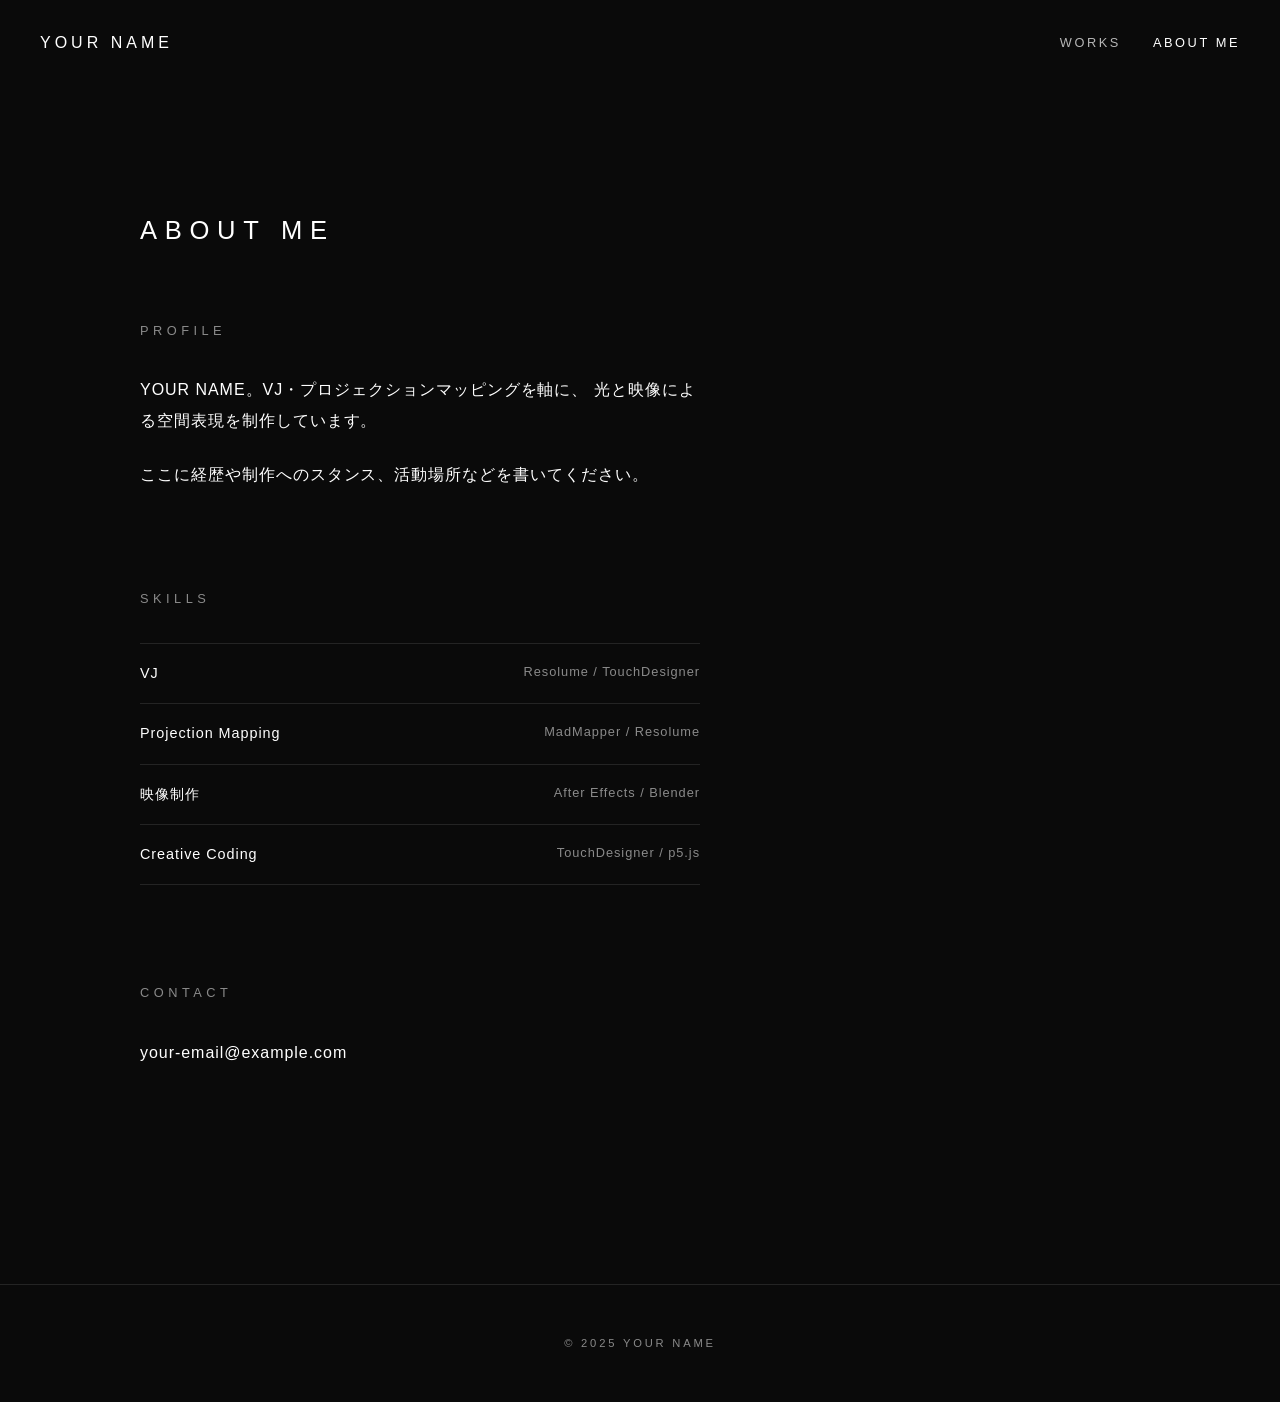
==== about.html @ 21ed49b5 "Add portfolio site (VJ / projection mapping) Co-Authored-By: Claude Sonnet 5.5 <noreply@anthropic.co" ====
<!DOCTYPE html>
<html lang="ja">
<head>
  <meta charset="UTF-8">
  <meta name="viewport" content="width=device-width, initial-scale=1">
  <title>About me | YOUR NAME</title>
  <link rel="stylesheet" href="style.css">
</head>
<body>

  <!-- ===== ヘッダー ===== -->
  <header class="site-header static">
    <a href="index.html" class="site-name">YOUR NAME</a>
    <nav class="site-nav">
      <a href="works.html">Works</a>
      <a href="about.html" class="current">About me</a>
    </nav>
  </header>

  <main class="section">
    <h1 class="page-title">ABOUT ME</h1>

    <!-- ===== 自己紹介 =====
         段落を増やすときは <p> ～ </p> をコピー -->
    <div class="about-block">
      <h2 class="section-title">Profile</h2>
      <p>
        YOUR NAME。VJ・プロジェクションマッピングを軸に、
        光と映像による空間表現を制作しています。
      </p>
      <p style="margin-top: 1.5em;">
        ここに経歴や制作へのスタンス、活動場所などを書いてください。
      </p>
    </div>

    <!-- ===== スキル =====
         1行 = <li>項目名<span>補足</span></li>。増減は自由です。 -->
    <div class="about-block">
      <h2 class="section-title">Skills</h2>
      <ul class="skill-list">
        <li>VJ<span>Resolume / TouchDesigner</span></li>
        <li>Projection Mapping<span>MadMapper / Resolume</span></li>
        <li>映像制作<span>After Effects / Blender</span></li>
        <li>Creative Coding<span>TouchDesigner / p5.js</span></li>
      </ul>
    </div>

    <!-- ===== コンタクト（必要なら） ===== -->
    <div class="about-block">
      <h2 class="section-title">Contact</h2>
      <!-- ▼ メールアドレスやSNSのリンクに書き換え -->
      <p>your-email@example.com</p>
    </div>
  </main>

  <footer class="site-footer">© 2025 YOUR NAME</footer>
</body>
</html>
---- style.css ----
/* ==========================================================
   共通スタイル（全ページで読み込まれます）
   ========================================================== */

/* ---------- 色・フォントの設定 ----------
   ここを書き換えるとサイト全体の雰囲気が変わります */
:root {
  --bg: #0a0a0a;        /* 背景色 */
  --text: #ffffff;      /* 文字色 */
  --muted: #8a8a8a;     /* 薄い文字色（補足テキスト用） */
  --line: #242424;      /* 区切り線の色 */
  --max-width: 1080px;  /* コンテンツの最大幅 */
}

* { box-sizing: border-box; margin: 0; padding: 0; }

body {
  background: var(--bg);
  color: var(--text);
  font-family: "Helvetica Neue", Arial, "Hiragino Sans", "Yu Gothic", sans-serif;
  font-weight: 300;
  line-height: 1.9;
  letter-spacing: 0.06em;
}

a { color: inherit; text-decoration: none; }
img { max-width: 100%; display: block; }

/* ---------- ヘッダー ---------- */
.site-header {
  position: absolute;      /* ヒーローの上に重ねる */
  top: 0; left: 0; right: 0;
  z-index: 10;
  display: flex;
  justify-content: space-between;
  align-items: center;
  padding: 28px 40px;
}
/* 下層ページ（works / about）ではヘッダーを通常配置にする */
.site-header.static { position: static; }

.site-name { font-size: 1rem; letter-spacing: 0.25em; }

.site-nav { display: flex; gap: 32px; }
.site-nav a {
  font-size: 0.8rem;
  letter-spacing: 0.2em;
  text-transform: uppercase;
  opacity: 0.7;
  transition: opacity 0.3s;
}
.site-nav a:hover, .site-nav a.current { opacity: 1; }

/* ---------- ヒーロー（スライド） ---------- */
.hero {
  position: relative;
  height: 100vh;
  min-height: 480px;
  overflow: hidden;
}
.slide {
  position: absolute;
  inset: 0;
  opacity: 0;
  transition: opacity 2s ease;   /* フェードの速さ */
  display: flex;
  align-items: flex-end;
  padding: 0 40px 60px;
}
.slide.active { opacity: 1; }

.slide-caption { font-size: 0.8rem; letter-spacing: 0.25em; color: var(--muted); }

/* ---------- スクロール誘導 ----------
   ヒーロー下部中央に「Scroll」と下向き矢印を表示（矢印が上下にふわっと動く） */
html { scroll-behavior: smooth; }  /* クリック時になめらかに移動 */

.scroll-hint {
  position: absolute;
  bottom: 24px;
  left: 50%;
  transform: translateX(-50%);
  z-index: 5;
  display: flex;
  flex-direction: column;
  align-items: center;
  gap: 10px;
  font-size: 0.65rem;
  letter-spacing: 0.35em;
  text-transform: uppercase;
  opacity: 0.7;
}
.scroll-arrow {
  width: 14px;                /* 矢印の大きさ */
  height: 14px;
  border-right: 1px solid var(--text);
  border-bottom: 1px solid var(--text);
  transform: rotate(45deg);   /* 下向きの「V」型にする */
  animation: scroll-bounce 2s ease-in-out infinite;  /* 2s = 動く速さ */
}
@keyframes scroll-bounce {
  0%, 100% { transform: translateY(0) rotate(45deg); opacity: 0.3; }
  50%      { transform: translateY(8px) rotate(45deg); opacity: 1; }
}

/* ---------- セクション共通 ---------- */
.section {
  max-width: var(--max-width);
  margin: 0 auto;
  padding: 120px 40px;
}
.section-title {
  font-size: 0.8rem;
  font-weight: 400;
  letter-spacing: 0.35em;
  text-transform: uppercase;
  color: var(--muted);
  margin-bottom: 32px;
}
.section p { max-width: 560px; }

/* 「もっと見る」リンク */
.more-link {
  display: inline-block;
  margin-top: 32px;
  font-size: 0.8rem;
  letter-spacing: 0.25em;
  padding-bottom: 4px;
  border-bottom: 1px solid var(--muted);
  transition: border-color 0.3s;
}
.more-link:hover { border-color: var(--text); }

/* ---------- 作品グリッド（2列） ---------- */
.works-grid {
  display: grid;
  grid-template-columns: repeat(2, 1fr);  /* ← 列数を変えるならここ */
  gap: 48px 32px;
}
.work-thumb {
  aspect-ratio: 16 / 9;
  overflow: hidden;
}
.work-thumb > * { transition: transform 0.8s ease; }
.work-card:hover .work-thumb > * { transform: scale(1.04); }

.work-title { margin-top: 16px; font-size: 0.95rem; letter-spacing: 0.15em; }
.work-meta  { font-size: 0.75rem; color: var(--muted); letter-spacing: 0.15em; }

/* 仮画像のグラデーション（本物の画像を入れたら不要） */
.ph-1 { width: 100%; height: 100%; background: linear-gradient(135deg, #1a1a2e, #16213e 50%, #0f3460); }
.ph-2 { width: 100%; height: 100%; background: linear-gradient(135deg, #2b1055, #7597de); }
.ph-3 { width: 100%; height: 100%; background: linear-gradient(135deg, #000000, #434343); }

/* ---------- Works：カテゴリリンクとセクション ---------- */
.category-nav {
  display: flex;
  flex-wrap: wrap;
  gap: 12px 32px;
  margin-bottom: 80px;
  padding-bottom: 24px;
  border-bottom: 1px solid var(--line);
}
.category-nav a {
  font-size: 0.8rem;
  letter-spacing: 0.2em;
  color: var(--muted);
  transition: color 0.3s;
}
.category-nav a:hover { color: var(--text); }

.works-section { margin-bottom: 120px; }

/* ---------- 作品詳細ページ ---------- */
#work-detail { padding-top: 40px; }   /* ページ上部の余白（詰めて1画面に収める） */
.detail-title { margin: 8px 0 24px; }

/* 映像（16:9の枠） */
.detail-video { aspect-ratio: 16 / 9; background: #111; margin-bottom: 24px; }

/* PC表示：画面の高さに合わせて映像を小さくし、
   作品名・映像・Period・Client が1画面に収まるようにする。
   340px は「映像以外の部分の高さ」の目安。Periodが見切れるなら大きく、
   映像をもっと大きくしたいなら小さくしてください。480px は映像の最小幅 */
@media (min-width: 900px) {
  .detail-video { width: min(100%, max(480px, calc((100vh - 340px) * 16 / 9))); }
}
.detail-video iframe { width: 100%; height: 100%; border: 0; }
.video-empty {
  height: 100%;
  display: flex;
  align-items: center;
  justify-content: center;
  font-size: 0.75rem;
  letter-spacing: 0.3em;
  color: var(--muted);
}

/* 時期・クライアント */
.detail-info {
  display: flex;
  flex-wrap: wrap;
  gap: 24px 64px;
  margin-bottom: 96px;
  padding-bottom: 32px;
  border-bottom: 1px solid var(--line);
}
.detail-info dt { font-size: 0.7rem; letter-spacing: 0.3em; color: var(--muted); text-transform: uppercase; }
.detail-info dd { font-size: 0.95rem; }

.detail-desc p + p { margin-top: 1.2em; }

/* 写真（2列。1列にしたいときは 1fr だけにする） */
.detail-photos {
  display: grid;
  grid-template-columns: repeat(2, 1fr);
  gap: 16px;
}
.detail-photos img,
.detail-photos > div { width: 100%; aspect-ratio: 3 / 2; object-fit: cover; }

/* 使用スキルのタグ */
.tag-list { list-style: none; display: flex; flex-wrap: wrap; gap: 12px; }
.tag-list li {
  font-size: 0.8rem;
  padding: 4px 16px;
  border: 1px solid var(--line);
  letter-spacing: 0.15em;
}

/* 前後の作品へのリンク */
.detail-nav {
  display: flex;
  justify-content: space-between;
  gap: 16px;
  margin-top: 120px;
  padding-top: 32px;
  border-top: 1px solid var(--line);
  font-size: 0.8rem;
  letter-spacing: 0.15em;
}
.detail-nav a { color: var(--muted); transition: color 0.3s; }
.detail-nav a:hover { color: var(--text); }

/* ---------- 下層ページの見出し ---------- */
.page-title {
  font-size: 1.6rem;
  font-weight: 300;
  letter-spacing: 0.3em;
  margin-bottom: 64px;
}

/* ---------- About：スキル一覧 ---------- */
.skill-list { list-style: none; border-top: 1px solid var(--line); max-width: 560px; }
.skill-list li {
  display: flex;
  justify-content: space-between;
  padding: 16px 0;
  border-bottom: 1px solid var(--line);
  font-size: 0.9rem;
}
.skill-list span { color: var(--muted); font-size: 0.8rem; }

.about-block { margin-bottom: 96px; }

/* ---------- フッター ---------- */
.site-footer {
  padding: 48px 40px;
  text-align: center;
  font-size: 0.7rem;
  letter-spacing: 0.25em;
  color: var(--muted);
  border-top: 1px solid var(--line);
}

/* ---------- スマホ対応 ---------- */
@media (max-width: 640px) {
  .site-header { padding: 20px; }
  .site-nav { gap: 20px; }
  .section { padding: 80px 20px; }
  .slide { padding: 0 20px 40px; }
  .works-grid { grid-template-columns: 1fr; }  /* スマホでは1列 */
  .detail-photos { grid-template-columns: 1fr; }
  .detail-nav { flex-direction: column; text-align: center; }
}
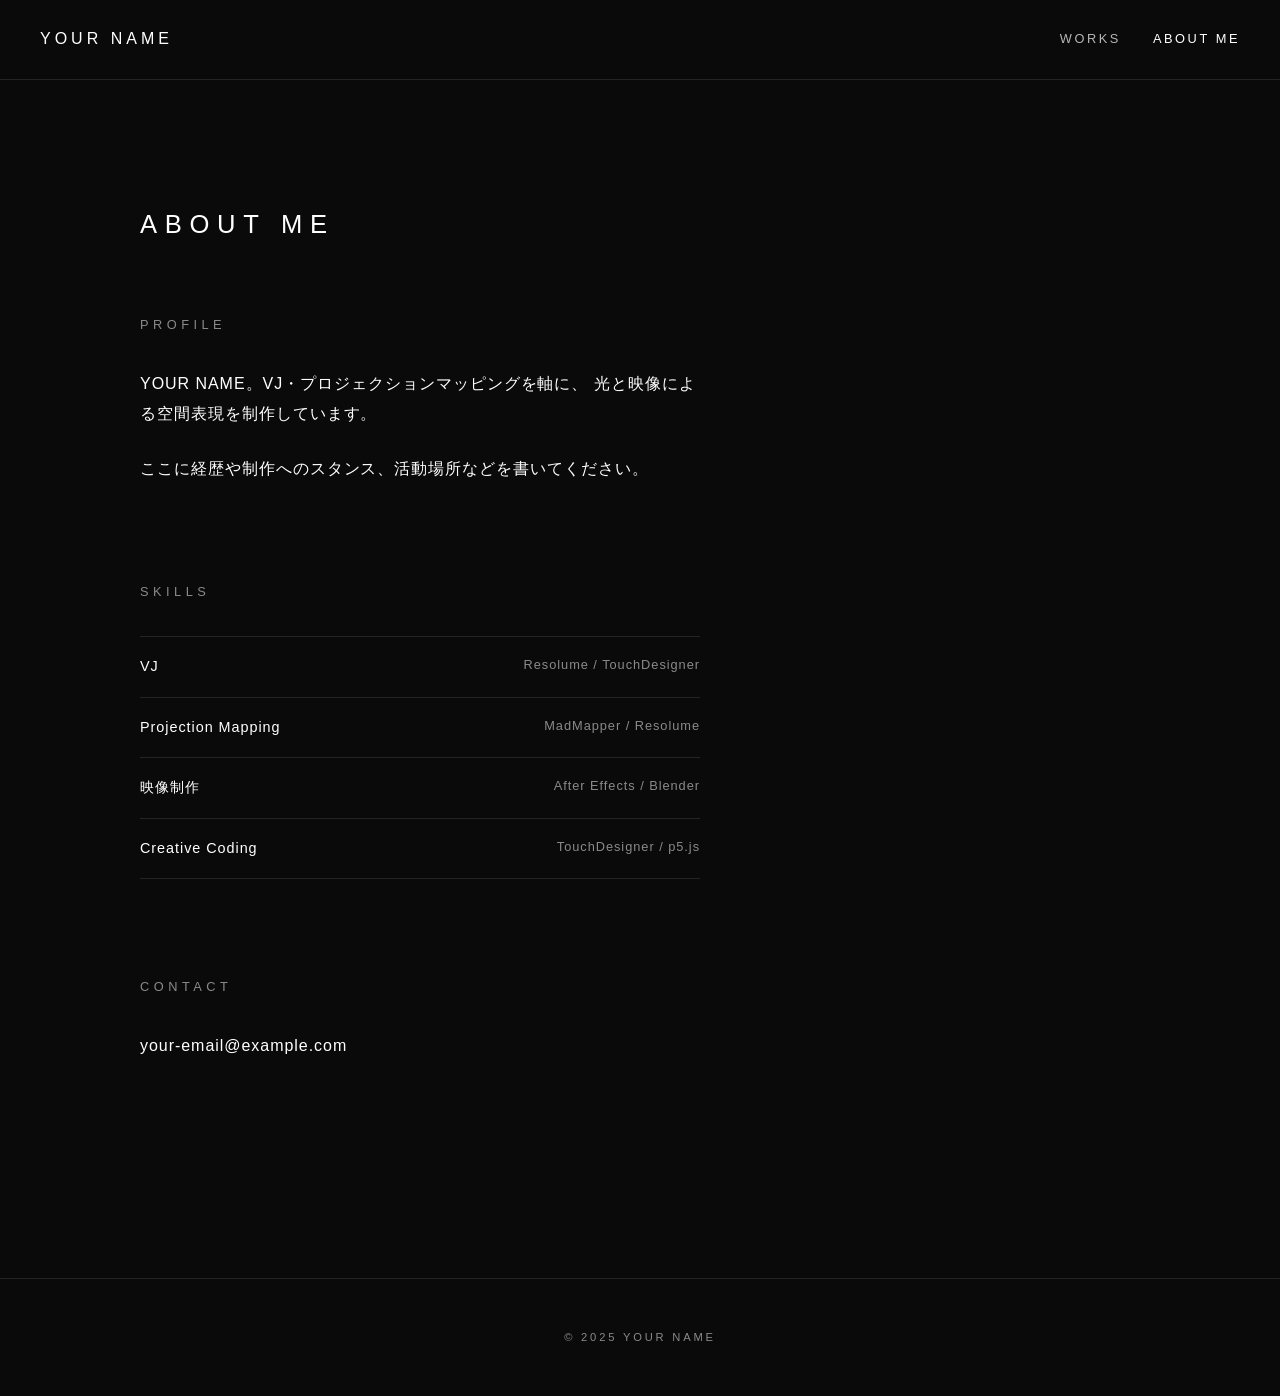
==== commit b3edebde: "Add detail pages, fixed header, hamburger menu, data-driven images - Works: one-screen fit, category" ====
--- a/about.html
+++ b/about.html
@@ -15,6 +15,10 @@
       <a href="works.html">Works</a>
       <a href="about.html" class="current">About me</a>
     </nav>
+    <!-- ハンバーガーボタン（モバイルのみ表示） -->
+    <button class="menu-toggle" aria-label="メニューを開く" aria-expanded="false">
+      <span></span><span></span>
+    </button>
   </header>
 
   <main class="section">
@@ -54,5 +58,6 @@
   </main>
 
   <footer class="site-footer">© 2025 YOUR NAME</footer>
+  <script src="menu.js"></script>
 </body>
 </html>
--- a/style.css
+++ b/style.css
@@ -10,6 +10,7 @@
   --muted: #8a8a8a;     /* 薄い文字色（補足テキスト用） */
   --line: #242424;      /* 区切り線の色 */
   --max-width: 1080px;  /* コンテンツの最大幅 */
+  --header-h: 80px;     /* 固定ヘッダーの高さ */
 }
 
 * { box-sizing: border-box; margin: 0; padding: 0; }
@@ -28,16 +29,24 @@
 
 /* ---------- ヘッダー ---------- */
 .site-header {
-  position: absolute;      /* ヒーローの上に重ねる */
+  position: fixed;         /* 画面上部に固定（スクロールしてもついてくる） */
   top: 0; left: 0; right: 0;
-  z-index: 10;
+  z-index: 100;
   display: flex;
   justify-content: space-between;
   align-items: center;
-  padding: 28px 40px;
-}
-/* 下層ページ（works / about）ではヘッダーを通常配置にする */
-.site-header.static { position: static; }
+  height: var(--header-h);
+  padding: 0 40px;
+  transition: background 0.4s;
+}
+/* トップページ：最初は透明でヒーローに重ね、スクロールしたら背景色が付く
+   （.scrolled は script.js が付け外しします） */
+.site-header.scrolled { background: rgba(10, 10, 10, 0.9); }
+
+/* 下層ページ（works / about / work）：常に背景色を付けて、下の内容が透けないようにする */
+.site-header.static { background: var(--bg); border-bottom: 1px solid var(--line); }
+/* 固定ヘッダーの高さ分、下層ページの本文を下げる */
+.site-header.static + main { margin-top: var(--header-h); }
 
 .site-name { font-size: 1rem; letter-spacing: 0.25em; }
 
@@ -50,6 +59,10 @@
   transition: opacity 0.3s;
 }
 .site-nav a:hover, .site-nav a.current { opacity: 1; }
+
+/* ---------- ハンバーガーメニュー ----------
+   PCでは非表示。スマホ幅（下の @media）で表示されます */
+.menu-toggle { display: none; }
 
 /* ---------- ヒーロー（スライド） ---------- */
 .hero {
@@ -170,6 +183,34 @@
 .category-nav a:hover { color: var(--text); }
 
 .works-section { margin-bottom: 120px; }
+
+/* カテゴリリンクで移動したとき、見出しの上に余白を残す
+   （数字を大きくすると余白が増えます） */
+.works-section { scroll-margin-top: calc(var(--header-h) + 60px); }  /* 固定ヘッダー分 + 余白 */
+
+/* ---------- Works：1画面に収める（PCのみ） ----------
+   最初の画面に「見出し・カテゴリリンク・All の1段目と2段目」が
+   ぴったり収まるようにサムネイルの高さを画面の高さから計算します。
+   --fit-offset は「サムネイル以外の部分の高さ」の合計（目安）。
+     ・2段目が画面からはみ出す → 数字を大きく（例 560px）
+     ・下に余白が余る           → 数字を小さく（例 460px）
+   140px は サムネイルの最低の高さ（小さい画面で潰れないように） */
+@media (min-width: 900px) {
+  .works-page { padding-top: 40px; }
+  .works-page .page-title { margin-bottom: 24px; }
+  .works-page .category-nav { margin-bottom: 32px; padding-bottom: 16px; }
+  .works-page #all .section-title { margin-bottom: 20px; }
+  .works-page #works-all { row-gap: 32px; }
+
+  .works-page #works-all {
+    --fit-offset: 510px;
+  }
+  .works-page #works-all .work-thumb {
+    aspect-ratio: auto;
+    height: max(140px, calc((100vh - var(--fit-offset)) / 2));
+  }
+  .works-page #works-all .work-thumb img { width: 100%; height: 100%; object-fit: cover; }
+}
 
 /* ---------- 作品詳細ページ ---------- */
 #work-detail { padding-top: 40px; }   /* ページ上部の余白（詰めて1画面に収める） */
@@ -275,8 +316,54 @@
 
 /* ---------- スマホ対応 ---------- */
 @media (max-width: 640px) {
-  .site-header { padding: 20px; }
-  .site-nav { gap: 20px; }
+  :root { --header-h: 64px; }
+  .site-header { padding: 0 20px; }
+
+  /* ハンバーガーボタン（2本線 → 開くと×になる） */
+  .menu-toggle {
+    display: block;
+    position: relative;
+    z-index: 2;              /* メニュー画面より手前に出す */
+    width: 32px;
+    height: 32px;
+    background: none;
+    border: 0;
+    cursor: pointer;
+  }
+  .menu-toggle span {
+    position: absolute;
+    left: 4px;
+    width: 24px;
+    height: 1px;
+    background: var(--text);
+    transition: transform 0.3s, top 0.3s;
+  }
+  .menu-toggle span:nth-child(1) { top: 12px; }
+  .menu-toggle span:nth-child(2) { top: 20px; }
+  .menu-toggle.open span:nth-child(1) { top: 16px; transform: rotate(45deg); }
+  .menu-toggle.open span:nth-child(2) { top: 16px; transform: rotate(-45deg); }
+
+  /* 名前もメニュー画面より手前に */
+  .site-name { position: relative; z-index: 2; }
+
+  /* メニュー本体：全画面に広がって中央にリンクを縦に並べる */
+  .site-nav {
+    position: fixed;
+    inset: 0;
+    z-index: 1;
+    flex-direction: column;
+    align-items: center;
+    justify-content: center;
+    gap: 40px;
+    background: var(--bg);
+    opacity: 0;
+    pointer-events: none;     /* 閉じている間はクリックを通す */
+    transition: opacity 0.4s;
+  }
+  .site-nav.open { opacity: 1; pointer-events: auto; }
+  .site-nav a { font-size: 1rem; opacity: 1; }
+
+  body.menu-open { overflow: hidden; }  /* メニュー表示中は背景をスクロールさせない */
   .section { padding: 80px 20px; }
   .slide { padding: 0 20px 40px; }
   .works-grid { grid-template-columns: 1fr; }  /* スマホでは1列 */
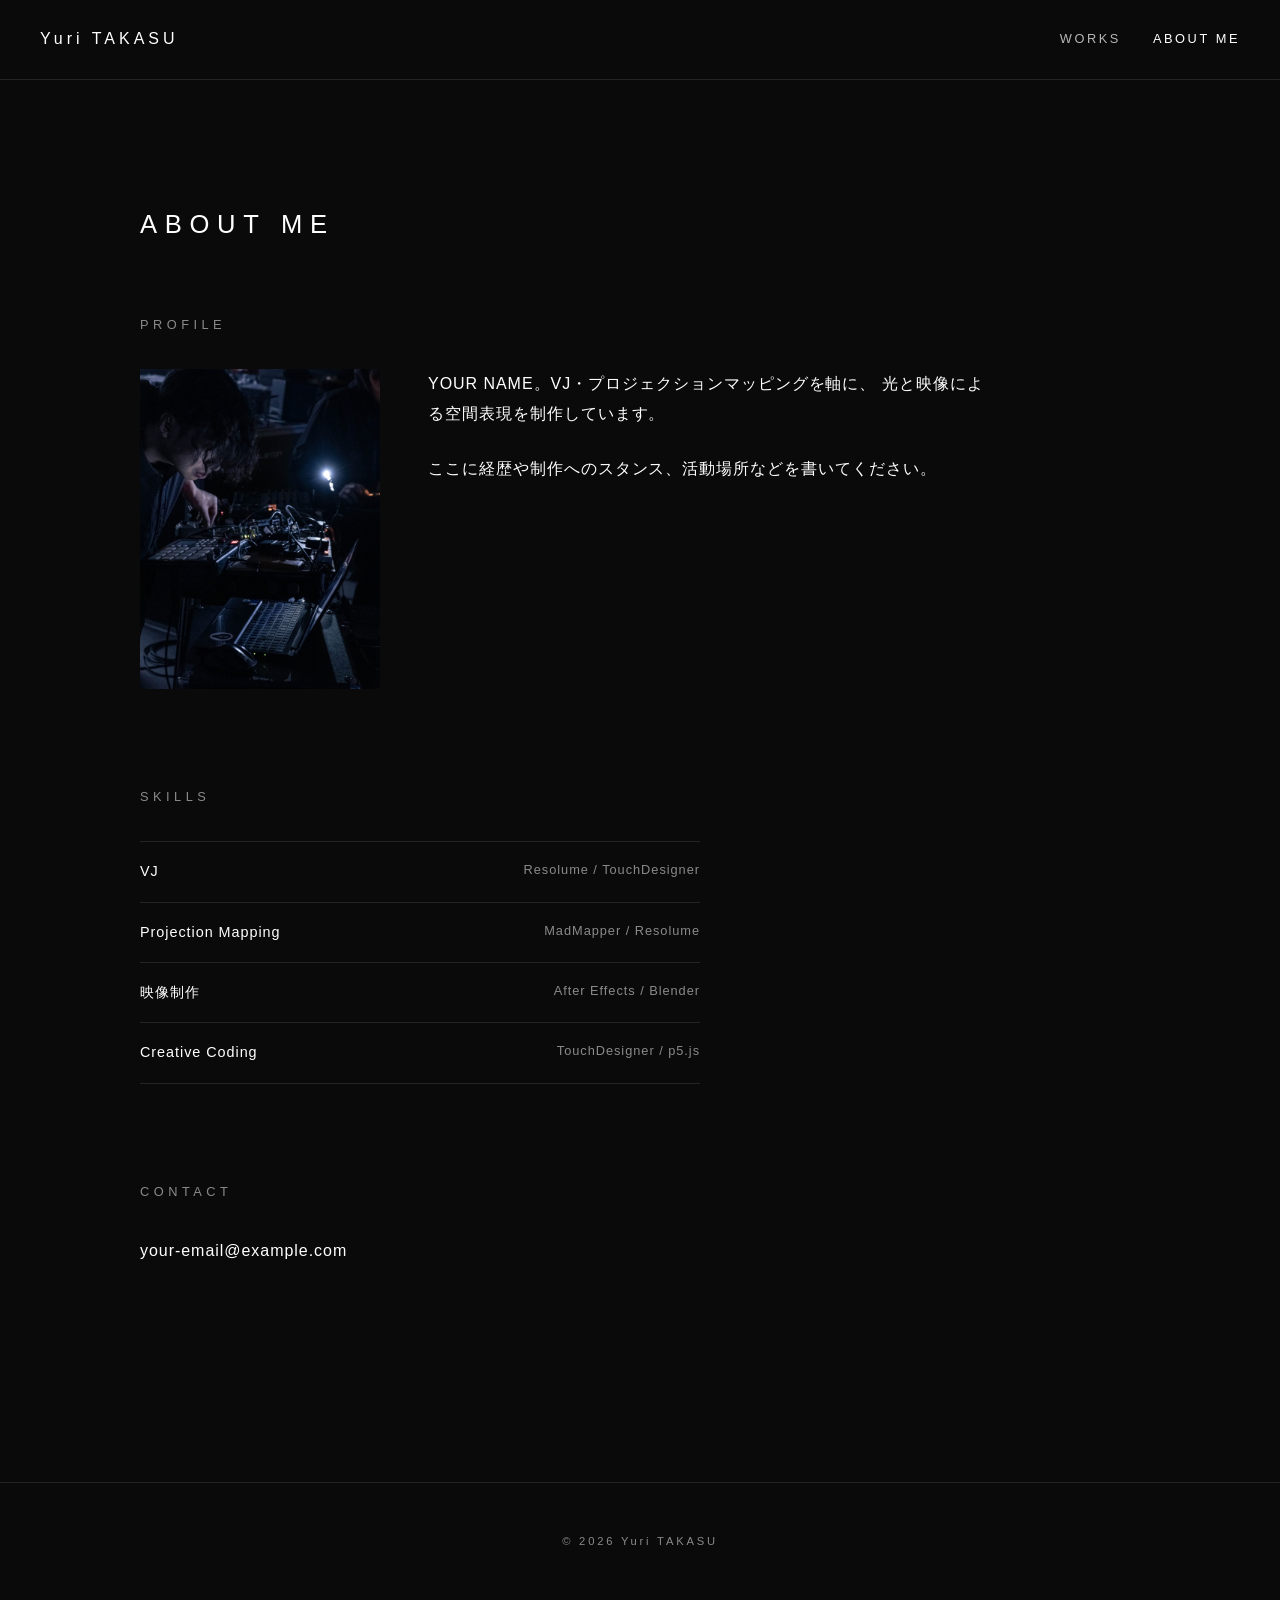
==== commit 9029f3c8: "Add site.js config, profile image, zigzag works on home, Type label - site.js: site name/year/taglin" ====
--- a/about.html
+++ b/about.html
@@ -3,14 +3,14 @@
 <head>
   <meta charset="UTF-8">
   <meta name="viewport" content="width=device-width, initial-scale=1">
-  <title>About me | YOUR NAME</title>
+  <title data-page="About me">About me | YOUR NAME</title>
   <link rel="stylesheet" href="style.css">
 </head>
 <body>
 
   <!-- ===== ヘッダー ===== -->
   <header class="site-header static">
-    <a href="index.html" class="site-name">YOUR NAME</a>
+    <a href="index.html" class="site-name" data-site="name">YOUR NAME</a>
     <nav class="site-nav">
       <a href="works.html">Works</a>
       <a href="about.html" class="current">About me</a>
@@ -28,13 +28,20 @@
          段落を増やすときは <p> ～ </p> をコピー -->
     <div class="about-block">
       <h2 class="section-title">Profile</h2>
-      <p>
-        YOUR NAME。VJ・プロジェクションマッピングを軸に、
-        光と映像による空間表現を制作しています。
-      </p>
-      <p style="margin-top: 1.5em;">
-        ここに経歴や制作へのスタンス、活動場所などを書いてください。
-      </p>
+      <!-- 左：プロフィール画像 / 右：文章
+           画像は images/profile.jpg に入れてください（縦長 3:4 の写真がおすすめ） -->
+      <div class="profile">
+        <img src="images/profile.jpg" alt="プロフィール画像" class="profile-img">
+        <div class="profile-text">
+          <p>
+            YOUR NAME。VJ・プロジェクションマッピングを軸に、
+            光と映像による空間表現を制作しています。
+          </p>
+          <p style="margin-top: 1.5em;">
+            ここに経歴や制作へのスタンス、活動場所などを書いてください。
+          </p>
+        </div>
+      </div>
     </div>
 
     <!-- ===== スキル =====
@@ -57,7 +64,8 @@
     </div>
   </main>
 
-  <footer class="site-footer">© 2025 YOUR NAME</footer>
+  <footer class="site-footer" data-site="copyright">© 2025 YOUR NAME</footer>
+  <script src="site.js"></script>
   <script src="menu.js"></script>
 </body>
 </html>
--- a/style.css
+++ b/style.css
@@ -82,7 +82,37 @@
 }
 .slide.active { opacity: 1; }
 
-.slide-caption { font-size: 0.8rem; letter-spacing: 0.25em; color: var(--muted); }
+/* 重なっているスライドのうち、表示中の1枚だけをクリックできるようにする */
+.slide { pointer-events: none; }
+.slide.active { pointer-events: auto; }
+.slide-link { cursor: pointer; }
+/* リンク付きスライドのタイトルの後ろに矢印を出す */
+.slide-link .slide-caption::after { content: "  →"; opacity: 0.7; transition: margin 0.3s; }
+.slide-link:hover .slide-caption::after { margin-left: 8px; opacity: 1; }
+
+/* 座布団：画像の上下に黒のグラデーションを重ねて、
+   ヘッダー（上）と作品タイトル・Scroll（下）を読みやすくする。
+   濃さは rgba の最後の数字（0〜1）で調整。大きいほど濃くなります。
+   25% / 60% は、上下それぞれ画面のどこまで暗くするか */
+.slide::before {
+  content: "";
+  position: absolute;
+  inset: 0;
+  background: linear-gradient(
+    to bottom,
+    rgba(0, 0, 0, 0.6) 0%,
+    rgba(0, 0, 0, 0) 25%,
+    rgba(0, 0, 0, 0) 60%,
+    rgba(0, 0, 0, 0.7) 100%
+  );
+}
+
+.slide-caption {
+  position: relative;       /* 座布団より手前に出す */
+  font-size: 0.8rem;
+  letter-spacing: 0.25em;
+  color: var(--text);       /* 画像の上でも読めるよう白に */
+}
 
 /* ---------- スクロール誘導 ----------
    ヒーロー下部中央に「Scroll」と下向き矢印を表示（矢印が上下にふわっと動く） */
@@ -165,22 +195,95 @@
 .ph-2 { width: 100%; height: 100%; background: linear-gradient(135deg, #2b1055, #7597de); }
 .ph-3 { width: 100%; height: 100%; background: linear-gradient(135deg, #000000, #434343); }
 
+/* ---------- トップページの Works を大きく ----------
+   横幅を広げる（通常は var(--max-width) = 1080px）。もっと大きくしたいときは数字を増やす */
+.section-wide { max-width: 1600px; }
+/* 作品を横並びではなく、横長の画像を縦に1枚ずつ並べる */
+#home-works { grid-template-columns: 1fr; gap: 72px; }       /* 1fr = 1列 */
+#home-works .work-thumb { aspect-ratio: 16 / 9; }            /* 画像の比率 */
+
+/* ジグザグ配置：画像とテキストを横に並べ、1つおきに左右を入れ替える
+   （スマホでは普通の縦並びに戻る） */
+@media (min-width: 700px) {
+  #home-works .work-card {
+    display: grid;
+    grid-template-columns: 3fr 1fr;     /* 画像:テキスト の幅の比率 */
+    column-gap: 40px;
+    grid-template-rows: 1fr auto auto 1fr;
+  }
+  #home-works .work-thumb { grid-column: 1; grid-row: 1 / -1; }
+  #home-works .work-title { grid-column: 2; grid-row: 2; margin-top: 0; }
+  #home-works .work-meta  { grid-column: 2; grid-row: 3; }
+
+  /* 偶数番目（2つ目、4つ目…）は左右を入れ替える */
+  #home-works .work-card:nth-child(even) { grid-template-columns: 1fr 3fr; }
+  #home-works .work-card:nth-child(even) .work-thumb { grid-column: 2; }
+  #home-works .work-card:nth-child(even) .work-title,
+  #home-works .work-card:nth-child(even) .work-meta { grid-column: 1; text-align: right; }
+}
+/* タイトル・補足の文字を少し大きく */
+#home-works .work-title { font-size: 1.35rem; }
+#home-works .work-meta  { font-size: 0.95rem; }
+
+/* 見出しの横にリンクを置く行（左：見出し／右：リンク） */
+.section-head {
+  display: flex;
+  justify-content: space-between;
+  align-items: baseline;
+  margin-bottom: 32px;
+}
+.section-head .section-title { margin-bottom: 0; }
+.section-head .more-link { margin-top: 0; }
+
 /* ---------- Works：カテゴリリンクとセクション ---------- */
 .category-nav {
   display: flex;
   flex-wrap: wrap;
+  align-items: center;
   gap: 12px 32px;
+  margin-bottom: 20px;
+}
+/* Type は Skill より大きく・明るくして、主役のナビに見せる */
+.category-nav { gap: 14px 40px; margin-bottom: 28px; }
+.category-nav .skill-label { font-size: 0.8rem; color: var(--text); }  /* 「TYPE」ラベル */
+.category-nav a {
+  font-size: 1.05rem;        /* 大きさ（Skill は 0.75rem） */
+  letter-spacing: 0.2em;
+  color: var(--text);        /* 白 */
+  opacity: 0.65;
+  transition: opacity 0.3s;
+}
+.category-nav a:hover { opacity: 1; }
+
+/* スキルの絞り込みボタン */
+.skill-nav {
+  display: flex;
+  flex-wrap: wrap;
+  align-items: center;
+  gap: 10px;
   margin-bottom: 80px;
   padding-bottom: 24px;
   border-bottom: 1px solid var(--line);
 }
-.category-nav a {
-  font-size: 0.8rem;
-  letter-spacing: 0.2em;
+.skill-label { font-size: 0.7rem; letter-spacing: 0.3em; color: var(--muted); text-transform: uppercase; margin-right: 12px; }
+.skill-nav button,
+.tag-list a {
+  font: inherit;
+  font-size: 0.75rem;
+  letter-spacing: 0.15em;
   color: var(--muted);
-  transition: color 0.3s;
-}
-.category-nav a:hover { color: var(--text); }
+  background: none;
+  border: 1px solid var(--line);
+  padding: 2px 14px;
+  cursor: pointer;
+  transition: color 0.3s, border-color 0.3s;
+}
+.skill-nav button:hover,
+.tag-list a:hover,
+.skill-nav button.active { color: var(--text); border-color: var(--text); }
+
+/* 絞り込み中に隠す */
+.is-hidden { display: none !important; }
 
 .works-section { margin-bottom: 120px; }
 
@@ -198,12 +301,13 @@
 @media (min-width: 900px) {
   .works-page { padding-top: 40px; }
   .works-page .page-title { margin-bottom: 24px; }
-  .works-page .category-nav { margin-bottom: 32px; padding-bottom: 16px; }
+  .works-page .category-nav { margin-bottom: 16px; }
+  .works-page .skill-nav { margin-bottom: 32px; padding-bottom: 16px; }
   .works-page #all .section-title { margin-bottom: 20px; }
   .works-page #works-all { row-gap: 32px; }
 
   .works-page #works-all {
-    --fit-offset: 510px;
+    --fit-offset: 560px;
   }
   .works-page #works-all .work-thumb {
     aspect-ratio: auto;
@@ -237,6 +341,64 @@
   color: var(--muted);
 }
 
+/* 再生前の表示：画像 + 細線の再生ボタン（クリックで動画に切り替わる） */
+.video-facade {
+  position: relative;
+  display: block;
+  width: 100%;
+  height: 100%;
+  padding: 0;
+  border: 0;
+  background: #111;
+  color: var(--text);
+  cursor: pointer;
+  overflow: hidden;
+}
+.video-facade img,
+.video-facade > div {
+  position: absolute;
+  inset: 0;
+  width: 100%;
+  height: 100%;
+  object-fit: cover;
+  opacity: 0.8;                 /* 少し暗くしてボタンを見やすく */
+  transition: opacity 0.5s, transform 1.2s ease;
+}
+.video-facade:hover img,
+.video-facade:hover > div { opacity: 1; transform: scale(1.02); }
+
+/* 再生ボタン（丸の細線 + 三角） */
+.play-icon {
+  position: absolute;
+  top: 50%; left: 50%;
+  width: 72px;                  /* ボタンの大きさ */
+  height: 72px;
+  margin: -42px 0 0 -36px;
+  border: 1px solid var(--text);
+  border-radius: 50%;
+  transition: transform 0.4s, background 0.4s;
+}
+.play-icon::after {
+  content: "";
+  position: absolute;
+  top: 50%; left: 50%;
+  margin: -7px 0 0 -4px;
+  border-left: 13px solid var(--text);
+  border-top: 7px solid transparent;
+  border-bottom: 7px solid transparent;
+}
+.video-facade:hover .play-icon { transform: scale(1.1); background: rgba(255, 255, 255, 0.12); }
+
+.play-label {
+  position: absolute;
+  top: 50%; left: 0; right: 0;
+  margin-top: 52px;
+  text-align: center;
+  font-size: 0.65rem;
+  letter-spacing: 0.35em;
+  text-transform: uppercase;
+}
+
 /* 時期・クライアント */
 .detail-info {
   display: flex;
@@ -262,12 +424,9 @@
 
 /* 使用スキルのタグ */
 .tag-list { list-style: none; display: flex; flex-wrap: wrap; gap: 12px; }
-.tag-list li {
-  font-size: 0.8rem;
-  padding: 4px 16px;
-  border: 1px solid var(--line);
-  letter-spacing: 0.15em;
-}
+/* 枠線などは .tag-list a（スキル絞り込みボタンと共通）側で指定 */
+.tag-list li { font-size: 0.8rem; }
+.tag-list a { padding: 4px 16px; display: inline-block; }
 
 /* 前後の作品へのリンク */
 .detail-nav {
@@ -303,6 +462,21 @@
 .skill-list span { color: var(--muted); font-size: 0.8rem; }
 
 .about-block { margin-bottom: 96px; }
+
+/* ---------- About：プロフィール画像 + 文章 ---------- */
+.profile { display: flex; gap: 48px; align-items: flex-start; }
+.profile-img {
+  flex: none;
+  width: 240px;              /* 画像の幅 */
+  aspect-ratio: 3 / 4;       /* 縦長の比率 */
+  object-fit: cover;         /* 枠に合わせて切り抜き */
+  background: #151515;       /* 画像がまだないときの仮の色 */
+}
+.profile-reverse { justify-content: space-between; }  /* トップ用：文章が左、画像が右 */
+.profile-text { flex: 1; }
+.profile-text p { max-width: 560px; }
+/* トップ用：文章を写真側へ広げる（もっと伸ばすなら数字を増やす） */
+.profile-reverse .profile-text p { max-width: 760px; }
 
 /* ---------- フッター ---------- */
 .site-footer {
@@ -367,6 +541,17 @@
   .section { padding: 80px 20px; }
   .slide { padding: 0 20px 40px; }
   .works-grid { grid-template-columns: 1fr; }  /* スマホでは1列 */
+  .profile { flex-direction: column; gap: 24px; }  /* スマホでは画像が文章の上 */
+  .profile-reverse { flex-direction: column-reverse; }  /* トップは文章が先に書いてあるので、順番を逆にして画像を上に */
+  .profile-img { width: 160px; }
   .detail-photos { grid-template-columns: 1fr; }
   .detail-nav { flex-direction: column; text-align: center; }
 }
+
+/* ---------- トップページ：About me を大きく ----------
+   文字・画像を大きくする。数字を増やすともっと大きくなります */
+.profile-reverse .profile-text p { font-size: 1.1rem; max-width: 820px; }
+.profile-reverse .profile-img { width: 320px; }
+@media (max-width: 640px) {
+  .profile-reverse .profile-img { width: 200px; }   /* スマホでは小さめに戻す */
+}
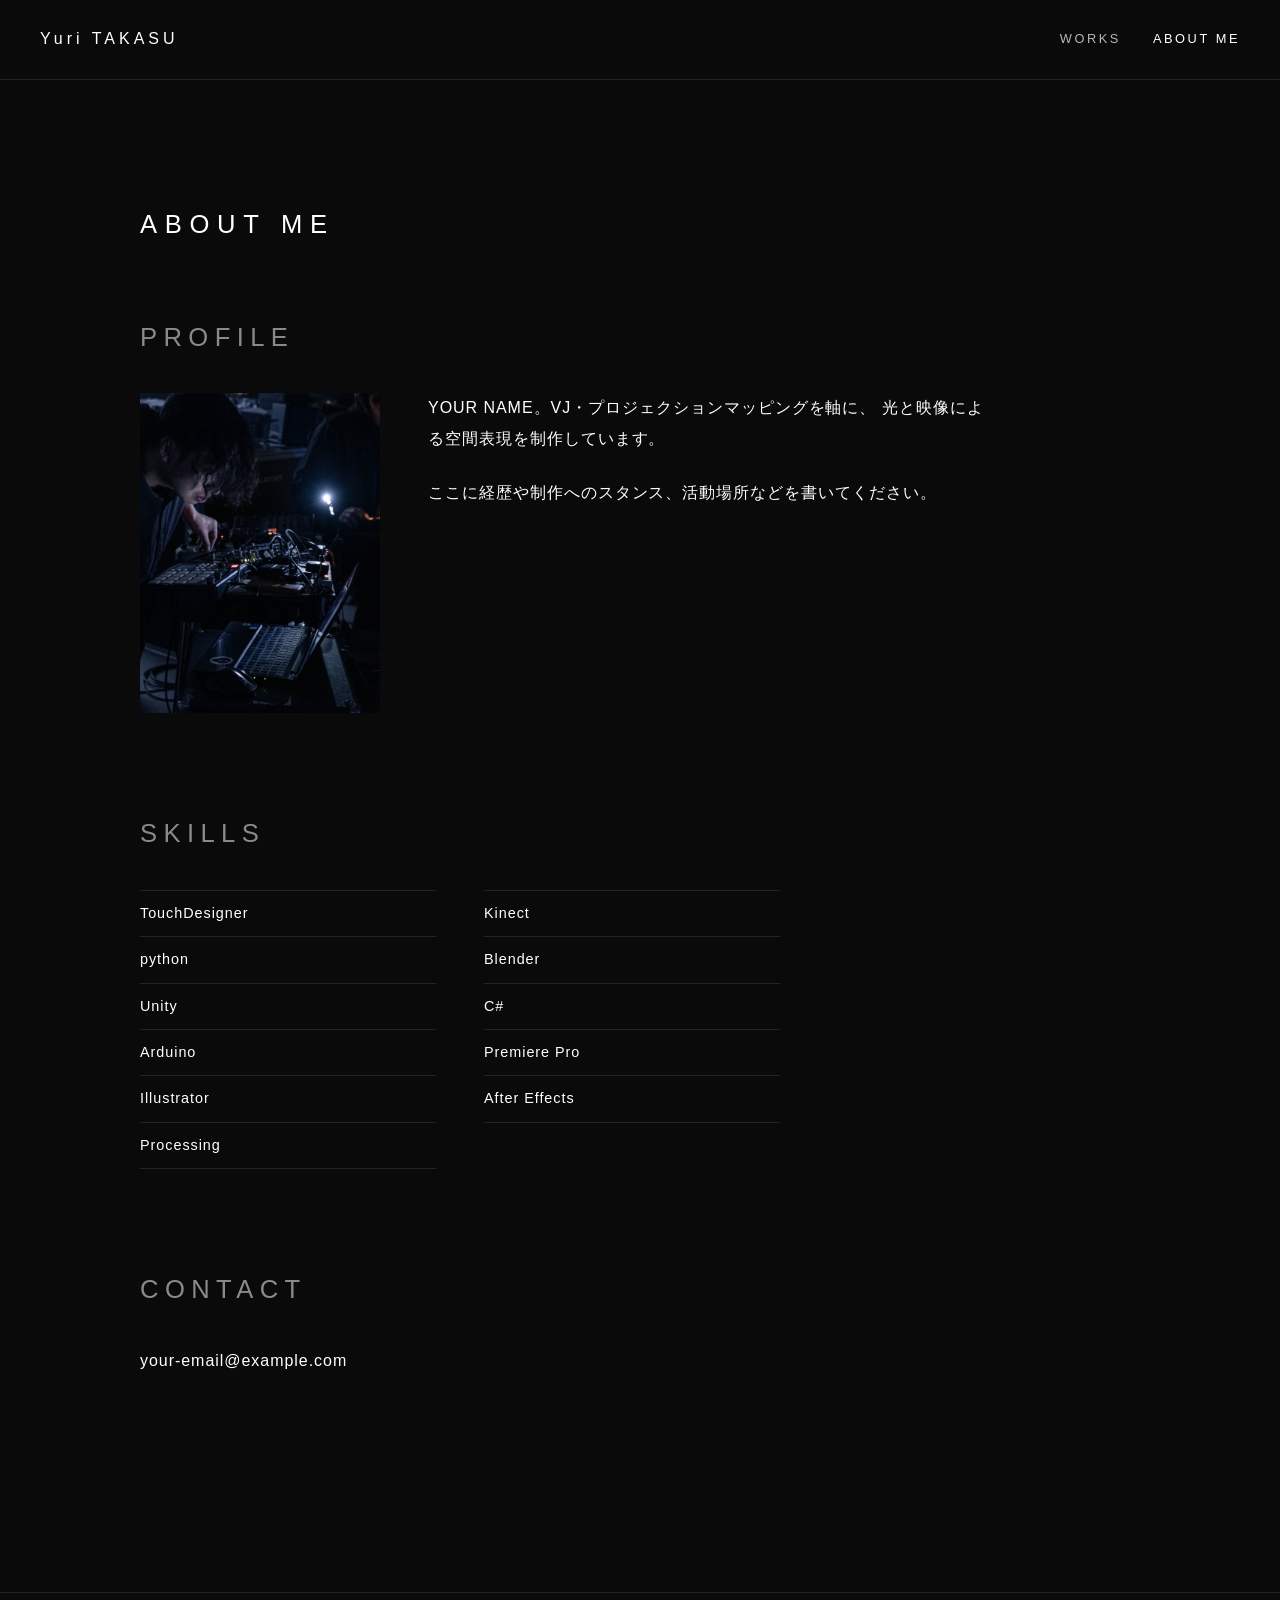
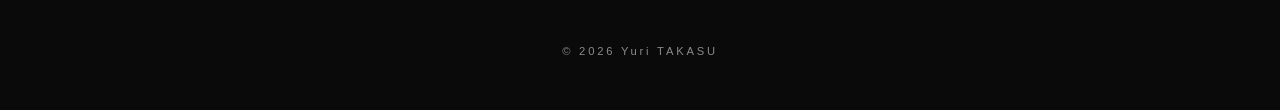
==== commit eba6b071: "Add works 06-11 content, About skills from works, hero slides synced with works, nav/credit/layout t" ====
--- a/about.html
+++ b/about.html
@@ -45,15 +45,11 @@
     </div>
 
     <!-- ===== スキル =====
-         1行 = <li>項目名<span>補足</span></li>。増減は自由です。 -->
+         作品データ（works-data.js）の skills から自動で作られます（about.js）。
+         増減は、各作品の skills を書き換えてください。 -->
     <div class="about-block">
       <h2 class="section-title">Skills</h2>
-      <ul class="skill-list">
-        <li>VJ<span>Resolume / TouchDesigner</span></li>
-        <li>Projection Mapping<span>MadMapper / Resolume</span></li>
-        <li>映像制作<span>After Effects / Blender</span></li>
-        <li>Creative Coding<span>TouchDesigner / p5.js</span></li>
-      </ul>
+      <ul class="skill-list" id="skill-list"></ul>
     </div>
 
     <!-- ===== コンタクト（必要なら） ===== -->
@@ -66,6 +62,8 @@
 
   <footer class="site-footer" data-site="copyright">© 2025 YOUR NAME</footer>
   <script src="site.js"></script>
+  <script src="works-data.js"></script>
+  <script src="about.js"></script>
   <script src="menu.js"></script>
 </body>
 </html>
--- a/style.css
+++ b/style.css
@@ -9,6 +9,7 @@
   --text: #ffffff;      /* 文字色 */
   --muted: #8a8a8a;     /* 薄い文字色（補足テキスト用） */
   --line: #242424;      /* 区切り線の色 */
+  --accent: #7aa7ff;    /* アクセントカラー（「工夫と学び」の縦線などに使用） */
   --max-width: 1080px;  /* コンテンツの最大幅 */
   --header-h: 80px;     /* 固定ヘッダーの高さ */
 }
@@ -153,9 +154,9 @@
   padding: 120px 40px;
 }
 .section-title {
-  font-size: 0.8rem;
+  font-size: 1.6rem;
   font-weight: 400;
-  letter-spacing: 0.35em;
+  letter-spacing: 0.25em;
   text-transform: uppercase;
   color: var(--muted);
   margin-bottom: 32px;
@@ -173,6 +174,8 @@
   transition: border-color 0.3s;
 }
 .more-link:hover { border-color: var(--text); }
+/* 作品の下の「All works」：中央に置いて、大きくする */
+.more-link-bottom { display: block; width: fit-content; margin: 64px auto 0; font-size: 1.1rem; }
 
 /* ---------- 作品グリッド（2列） ---------- */
 .works-grid {
@@ -184,6 +187,7 @@
   aspect-ratio: 16 / 9;
   overflow: hidden;
 }
+.work-thumb > img { width: 100%; height: 100%; object-fit: cover; }   /* 枠いっぱいに切り抜き（位置は imagePos で変えられる） */
 .work-thumb > * { transition: transform 0.8s ease; }
 .work-card:hover .work-thumb > * { transform: scale(1.04); }
 
@@ -235,34 +239,24 @@
 .section-head .section-title { margin-bottom: 0; }
 .section-head .more-link { margin-top: 0; }
 
-/* ---------- Works：カテゴリリンクとセクション ---------- */
-.category-nav {
-  display: flex;
-  flex-wrap: wrap;
-  align-items: center;
-  gap: 12px 32px;
-  margin-bottom: 20px;
-}
-/* Type は Skill より大きく・明るくして、主役のナビに見せる */
-.category-nav { gap: 14px 40px; margin-bottom: 28px; }
-.category-nav .skill-label { font-size: 0.8rem; color: var(--text); }  /* 「TYPE」ラベル */
-.category-nav a {
-  font-size: 1.05rem;        /* 大きさ（Skill は 0.75rem） */
-  letter-spacing: 0.2em;
-  color: var(--text);        /* 白 */
-  opacity: 0.65;
-  transition: opacity 0.3s;
-}
-.category-nav a:hover { opacity: 1; }
-
-/* スキルの絞り込みボタン */
+/* ---------- Works：レイアウト（上：Skill固定 / 左：Type固定 / 右：一覧） ---------- */
+:root { --skillbar-h: 56px; }                /* 上に固定する Skill バーの高さ */
+
+/* このページだけ横幅を広げる（左のサイドバー分） */
+.works-page { max-width: 1280px; }
+
+/* Skill バー：ヘッダーのすぐ下に固定 */
 .skill-nav {
+  position: sticky;
+  top: var(--header-h);
+  z-index: 50;                               /* ヘッダー(100)より下、本文より上 */
   display: flex;
   flex-wrap: wrap;
   align-items: center;
   gap: 10px;
-  margin-bottom: 80px;
-  padding-bottom: 24px;
+  min-height: var(--skillbar-h);
+  margin-bottom: 40px;
+  background: var(--bg);                     /* スクロールしてきた作品が透けないように */
   border-bottom: 1px solid var(--line);
 }
 .skill-label { font-size: 0.7rem; letter-spacing: 0.3em; color: var(--muted); text-transform: uppercase; margin-right: 12px; }
@@ -282,17 +276,49 @@
 .tag-list a:hover,
 .skill-nav button.active { color: var(--text); border-color: var(--text); }
 
+/* 左：Type のサイドバー + 右：一覧 */
+.works-layout { display: grid; grid-template-columns: 170px 1fr; gap: 56px; align-items: start; }
+
+/* Type：スクロールしても左に残る（Skill バーの下に固定） */
+.category-nav {
+  position: sticky;
+  top: calc(var(--header-h) + var(--skillbar-h) + 32px);
+  display: flex;
+  flex-direction: column;                    /* 縦に並べる */
+  align-items: flex-start;
+  gap: 16px;
+}
+.category-nav .skill-label { font-size: 0.8rem; color: var(--text); margin: 0 0 8px; }  /* 「TYPE」ラベル */
+.category-nav a {
+  font-size: 1.05rem;                        /* 大きさ（Skill は 0.75rem） */
+  letter-spacing: 0.15em;
+  line-height: 1.5;
+  padding-left: 20px;                        /* 字下げ（「TYPE」ラベルより右にずらす。数字で調整） */
+  color: var(--text);
+  opacity: 0.65;
+  transition: opacity 0.3s;
+}
+.category-nav a:hover { opacity: 1; }
+
 /* 絞り込み中に隠す */
 .is-hidden { display: none !important; }
 
 .works-section { margin-bottom: 120px; }
 
-/* カテゴリリンクで移動したとき、見出しの上に余白を残す
-   （数字を大きくすると余白が増えます） */
-.works-section { scroll-margin-top: calc(var(--header-h) + 60px); }  /* 固定ヘッダー分 + 余白 */
+/* リンクで移動したとき、固定のヘッダーと Skill バーの下に余白を残す */
+.works-section { scroll-margin-top: calc(var(--header-h) + var(--skillbar-h) + 32px); }
+
+/* スマホ：Type は一覧の上に横並び（固定なし）、Skill バーは横にスクロール */
+@media (max-width: 899px) {
+  .works-layout { grid-template-columns: 1fr; gap: 24px; }
+  .category-nav { position: static; flex-direction: row; flex-wrap: wrap; align-items: center; gap: 12px 24px; }
+  .category-nav .skill-label { margin: 0; }
+  .category-nav a { padding-left: 0; }       /* スマホでは横並びなので字下げなし */
+  .skill-nav { flex-wrap: nowrap; overflow-x: auto; white-space: nowrap; }
+}
 
 /* ---------- Works：1画面に収める（PCのみ） ----------
-   最初の画面に「見出し・カテゴリリンク・All の1段目と2段目」が
+   最初の画面に「見出し・Skillバー・All の1段目と2段目」が
    ぴったり収まるようにサムネイルの高さを画面の高さから計算します。
    --fit-offset は「サムネイル以外の部分の高さ」の合計（目安）。
      ・2段目が画面からはみ出す → 数字を大きく（例 560px）
@@ -301,13 +327,11 @@
 @media (min-width: 900px) {
   .works-page { padding-top: 40px; }
   .works-page .page-title { margin-bottom: 24px; }
-  .works-page .category-nav { margin-bottom: 16px; }
-  .works-page .skill-nav { margin-bottom: 32px; padding-bottom: 16px; }
   .works-page #all .section-title { margin-bottom: 20px; }
   .works-page #works-all { row-gap: 32px; }
 
   .works-page #works-all {
-    --fit-offset: 560px;
+    --fit-offset: 520px;
   }
   .works-page #works-all .work-thumb {
     aspect-ratio: auto;
@@ -319,6 +343,8 @@
 /* ---------- 作品詳細ページ ---------- */
 #work-detail { padding-top: 40px; }   /* ページ上部の余白（詰めて1画面に収める） */
 .detail-title { margin: 8px 0 24px; }
+/* タイトルの2行目（title の \n より後ろ）は小さく。数字（0.6em）を大きくすると1行目に近づく */
+.detail-title .title-sub { display: block; font-size: 0.6em; margin-top: 0.6em; line-height: 1.6; }
 
 /* 映像（16:9の枠） */
 .detail-video { aspect-ratio: 16 / 9; background: #111; margin-bottom: 24px; }
@@ -331,6 +357,9 @@
   .detail-video { width: min(100%, max(480px, calc((100vh - 340px) * 16 / 9))); }
 }
 .detail-video iframe { width: 100%; height: 100%; border: 0; }
+/* mp4・静止画を入れたとき：枠（16:9）の中に収める（切り抜かず、余白は黒） */
+.detail-video video,
+.detail-video > img { display: block; width: 100%; height: 100%; object-fit: contain; background: #111; }
 .video-empty {
   height: 100%;
   display: flex;
@@ -422,6 +451,131 @@
 .detail-photos img,
 .detail-photos > div { width: 100%; aspect-ratio: 3 / 2; object-fit: cover; }
 
+/* ==========================================================
+   作品詳細：詳細レイアウト（完成カット / 制作過程 / 技術・空間面 / 工夫と学び）
+   ========================================================== */
+
+/* 画像の枠（中の画像は枠いっぱいに切り抜いて表示） */
+.frame { position: relative; overflow: hidden; background: #111; }
+.frame > img,
+.frame > div[class^="ph-"] { position: absolute; inset: 0; width: 100%; height: 100%; object-fit: cover; }
+.frame > video { position: absolute; inset: 0; width: 100%; height: 100%; object-fit: cover; }
+.r-32  { aspect-ratio: 3 / 2; }
+.r-169 { aspect-ratio: 16 / 9; }
+
+/* --- 完成カット：左に大1枚 / 右に小2枚（縦） / その下に横長 --- */
+.gallery { display: grid; grid-template-columns: 2fr 1fr; gap: 16px; }
+.g-main { grid-column: 1; grid-row: 1 / 3; }            /* 左：2行ぶんの高さ */
+.g-side { grid-column: 2; aspect-ratio: 3 / 2; }        /* 右：小さく2枚 */
+.g-wide { grid-column: 1 / -1; aspect-ratio: 21 / 9; }  /* 下：横長 */
+
+/* 完成カット "stack"：全部を1列に縦並び（masonry の列数を1にしたもの） */
+.gallery.masonry.stack { column-count: 1; }
+/* 完成カット "row"：全部を1列に横並び（同じ幅で、高さは各写真の比率のまま） */
+.gallery.row { display: flex; align-items: flex-start; gap: var(--g-col, var(--g-gap, 16px)); }
+.gallery.row .frame { position: static; aspect-ratio: auto; flex: 1 1 0; min-width: 0; }
+.gallery.row .frame > img { position: static; display: block; width: 100%; height: auto; }
+.gallery.row .frame > div[class^="ph-"] { position: static; aspect-ratio: 3 / 2; }
+/* 完成カット "masonry"（標準）：2列。写真は縦横そのままの比率で、枚数も自由 */
+.gallery.masonry { display: block; column-count: 2; column-gap: var(--g-col, var(--g-gap, 16px)); }
+.masonry .frame { position: static; aspect-ratio: auto; break-inside: avoid; margin-bottom: var(--g-gap, 16px); }
+.masonry .frame > img { position: static; display: block; width: 100%; height: auto; }
+.masonry .frame > div[class^="ph-"] { position: static; aspect-ratio: 3 / 2; }   /* 画像がないときの仮の枠 */
+
+/* 完成カット "mosaic"：縦長2枚（左）+ 横長2枚（右に縦積み）。
+   縦長(9:16)の高さと、横長(16:9)2枚＋すき間の高さがほぼ一致するように列の幅を決めている
+   （1.53 は横長の列の幅の比率。切り抜きが気になるときはここを少し変えて調整） */
+.gallery.mosaic { grid-template-columns: 1fr 1fr 1.53fr; }
+.mosaic .g-p { grid-row: 1 / 3; }                 /* 縦長：2行ぶんの高さ */
+.mosaic .g-p1 { grid-column: 1; }
+.mosaic .g-p2 { grid-column: 2; }
+.mosaic .g-l  { grid-column: 3; aspect-ratio: 16 / 9; }   /* 横長 */
+.mosaic .g-l1 { grid-row: 1; }
+.mosaic .g-l2 { grid-row: 2; }
+
+/* --- 制作過程：画像と文章を左右に並べ、項目ごとに入れ替え --- */
+.process { display: flex; flex-direction: column; gap: 72px; }
+.process-item { display: grid; grid-template-columns: 1.4fr 1fr; gap: 48px; align-items: center; }
+.process-item:nth-child(even) { grid-template-columns: 1fr 1.4fr; }   /* 偶数番目は列の幅も入れ替えて、画像の大きさを揃える */
+.process-item:nth-child(even) .process-media { order: 2; }   /* 偶数番目は画像を右に */
+.process-num { display: block; font-size: 0.8rem; letter-spacing: 0.3em; color: var(--accent); margin-bottom: 12px; }
+.process-text h3 { font-size: 1.15rem; font-weight: 400; letter-spacing: 0.12em; margin-bottom: 12px; }
+.process-text p { font-size: 0.9rem; color: var(--muted); }
+
+/* Before / After：1つの枠を左右に分ける */
+.compare { display: grid; grid-template-columns: 1fr 1fr; gap: 2px; }
+.compare-half { position: relative; overflow: hidden; }
+.compare-half > img,
+.compare-half > div[class^="ph-"] { position: absolute; inset: 0; width: 100%; height: 100%; object-fit: cover; }
+.compare-label {
+  position: absolute; top: 12px; left: 12px;
+  font-size: 0.65rem; letter-spacing: 0.25em; text-transform: uppercase;
+  padding: 3px 10px; background: rgba(0, 0, 0, 0.6);
+}
+
+/* スライドカード：クリックでページ送り（重ねた画像を切り替える） */
+.slider { cursor: pointer; }
+.sl-item { position: absolute; inset: 0; opacity: 0; transition: opacity 0.5s; }
+.sl-item.active { opacity: 1; }
+.sl-item > img,
+.sl-item > div[class^="ph-"] { position: absolute; inset: 0; width: 100%; height: 100%; object-fit: cover; }
+.slider-btn {
+  position: absolute; top: 50%; transform: translateY(-50%);
+  width: 40px; height: 40px;
+  font: inherit; font-size: 1rem; color: var(--text);
+  background: rgba(0, 0, 0, 0.5); border: 0; cursor: pointer;
+  transition: background 0.3s;
+}
+.slider-btn:hover { background: rgba(0, 0, 0, 0.8); }
+.slider-btn.prev { left: 12px; }
+.slider-btn.next { right: 12px; }
+/* 画像に重ねる注釈（右上）。右下のページ数・左右中央の矢印とは位置が重ならない
+   下に置きたいときは top を bottom に、左に置きたいときは right を left に変える */
+.slide-note {
+  position: absolute; right: 12px; top: 12px;
+  text-align: right;
+  max-width: calc(100% - 24px);
+  font-size: 0.8rem; line-height: 1.7; letter-spacing: 0.08em;
+  padding: 4px 12px;
+  background: rgba(0, 0, 0, 0.65);          /* 文字が読みやすい黒の座布団 */
+}
+.slider-count {
+  position: absolute; bottom: 12px; right: 12px;
+  font-size: 0.7rem; letter-spacing: 0.2em;
+  padding: 2px 10px; background: rgba(0, 0, 0, 0.6);
+}
+
+/* --- 技術・空間面：設置図 + 写真2枚、それぞれ下に1行説明 --- */
+.tech-figure { margin: 0 0 40px; }
+.tech-photos { display: grid; grid-template-columns: 1fr 1fr; gap: 16px; }
+.tech-figure figcaption { margin-top: 12px; font-size: 0.8rem; color: var(--muted); letter-spacing: 0.08em; }
+
+/* --- 工夫と学び：左にアクセントカラーの縦線 --- */
+.learnings {
+  margin: 0;
+  padding-left: 24px;
+  border-left: 2px solid var(--accent);   /* 縦線の太さ・色 */
+  max-width: 640px;
+  line-height: 2;
+}
+
+/* スマホ：すべて1列に */
+@media (max-width: 640px) {
+  .gallery { grid-template-columns: 1fr; }
+  .gallery.masonry { column-count: 1; }
+  .g-main { grid-column: 1; grid-row: auto; aspect-ratio: 3 / 2; }
+  .g-side { grid-column: 1; }
+  /* mosaic：スマホは、縦長2枚を横に並べ、その下に横長を1枚ずつ */
+  .gallery.mosaic { grid-template-columns: 1fr 1fr; }
+  .mosaic .g-p { grid-row: 1; aspect-ratio: 9 / 16; }
+  .mosaic .g-l { grid-column: 1 / -1; }
+  .mosaic .g-l1 { grid-row: 2; }
+  .mosaic .g-l2 { grid-row: 3; }
+  .process-item,
+  .process-item:nth-child(even) { grid-template-columns: 1fr; gap: 20px; }
+  .process-item:nth-child(even) .process-media { order: 0; }
+}
+
 /* 使用スキルのタグ */
 .tag-list { list-style: none; display: flex; flex-wrap: wrap; gap: 12px; }
 /* 枠線などは .tag-list a（スキル絞り込みボタンと共通）側で指定 */
@@ -429,10 +583,10 @@
 .tag-list a { padding: 4px 16px; display: inline-block; }
 
 /* 前後の作品へのリンク */
+/* 上段：前の作品（左）・次の作品（右）／下段：All works（中央） */
+.detail-nav-row { display: flex; justify-content: space-between; gap: 16px; }
+.detail-nav-all { display: block; margin-top: 40px; text-align: center; font-size: 1.1rem; }
 .detail-nav {
-  display: flex;
-  justify-content: space-between;
-  gap: 16px;
   margin-top: 120px;
   padding-top: 32px;
   border-top: 1px solid var(--line);
@@ -451,15 +605,29 @@
 }
 
 /* ---------- About：スキル一覧 ---------- */
-.skill-list { list-style: none; border-top: 1px solid var(--line); max-width: 560px; }
+/* 二段組み：左右2列（スマホでは1列） */
+.skill-list {
+  list-style: none;
+  display: grid;
+  grid-template-columns: 1fr 1fr;
+  column-gap: 48px;
+  max-width: 640px;
+}
+.skill-list li:nth-child(-n+2) { border-top: 1px solid var(--line); }   /* 先頭の2つの上に線 */
 .skill-list li {
   display: flex;
   justify-content: space-between;
-  padding: 16px 0;
+  padding: 9px 0;            /* 1行の高さ（大きくすると広がる） */
   border-bottom: 1px solid var(--line);
   font-size: 0.9rem;
 }
 .skill-list span { color: var(--muted); font-size: 0.8rem; }
+/* 作品詳細のクレジット：About の Skills（二段組み）の変更前と同じ、1列・ゆったりした表示 */
+.skill-list.credit-list { display: block; max-width: 560px; border-top: 1px solid var(--line); }
+.skill-list.credit-list li { padding: 16px 0; }
+.skill-list.credit-list li:nth-child(-n+2) { border-top: 0; }
+.skill-list a { transition: color 0.3s; }
+.skill-list a:hover { color: var(--accent); }
 
 .about-block { margin-bottom: 96px; }
 
@@ -545,7 +713,25 @@
   .profile-reverse { flex-direction: column-reverse; }  /* トップは文章が先に書いてあるので、順番を逆にして画像を上に */
   .profile-img { width: 160px; }
   .detail-photos { grid-template-columns: 1fr; }
-  .detail-nav { flex-direction: column; text-align: center; }
+  .detail-nav-row { flex-direction: column; text-align: center; }
+  /* 座布団：縦書きの文字に合わせて、左側にも縦長の黒のグラデーションを足す
+     （上下のグラデーションはそのまま。0.75 が濃さ、55% が右へどこまで暗くするか） */
+  .slide::before {
+    background:
+      linear-gradient(to right, rgba(0, 0, 0, 0.75) 0%, rgba(0, 0, 0, 0) 55%),
+      linear-gradient(to bottom, rgba(0, 0, 0, 0.6) 0%, rgba(0, 0, 0, 0) 25%, rgba(0, 0, 0, 0) 60%, rgba(0, 0, 0, 0.7) 100%);
+  }
+  /* ヒーローの文字：スマホでは縦書き（右の列がカテゴリ、その左がタイトル）。左下に置く */
+  .slide-caption {
+    writing-mode: vertical-rl;
+    max-height: 60%;          /* 長いタイトルは、この高さで次の列に折り返す */
+    letter-spacing: 0.15em;
+    line-height: 1.8;
+  }
+  .cap-cat { display: block; margin-block-end: 8px; opacity: 0.7; font-size: 0.7rem; }
+  .cap-sep { display: none; }
+  .skill-list { grid-template-columns: 1fr; }
+  .skill-list li:nth-child(2) { border-top: 0; }
 }
 
 /* ---------- トップページ：About me を大きく ----------
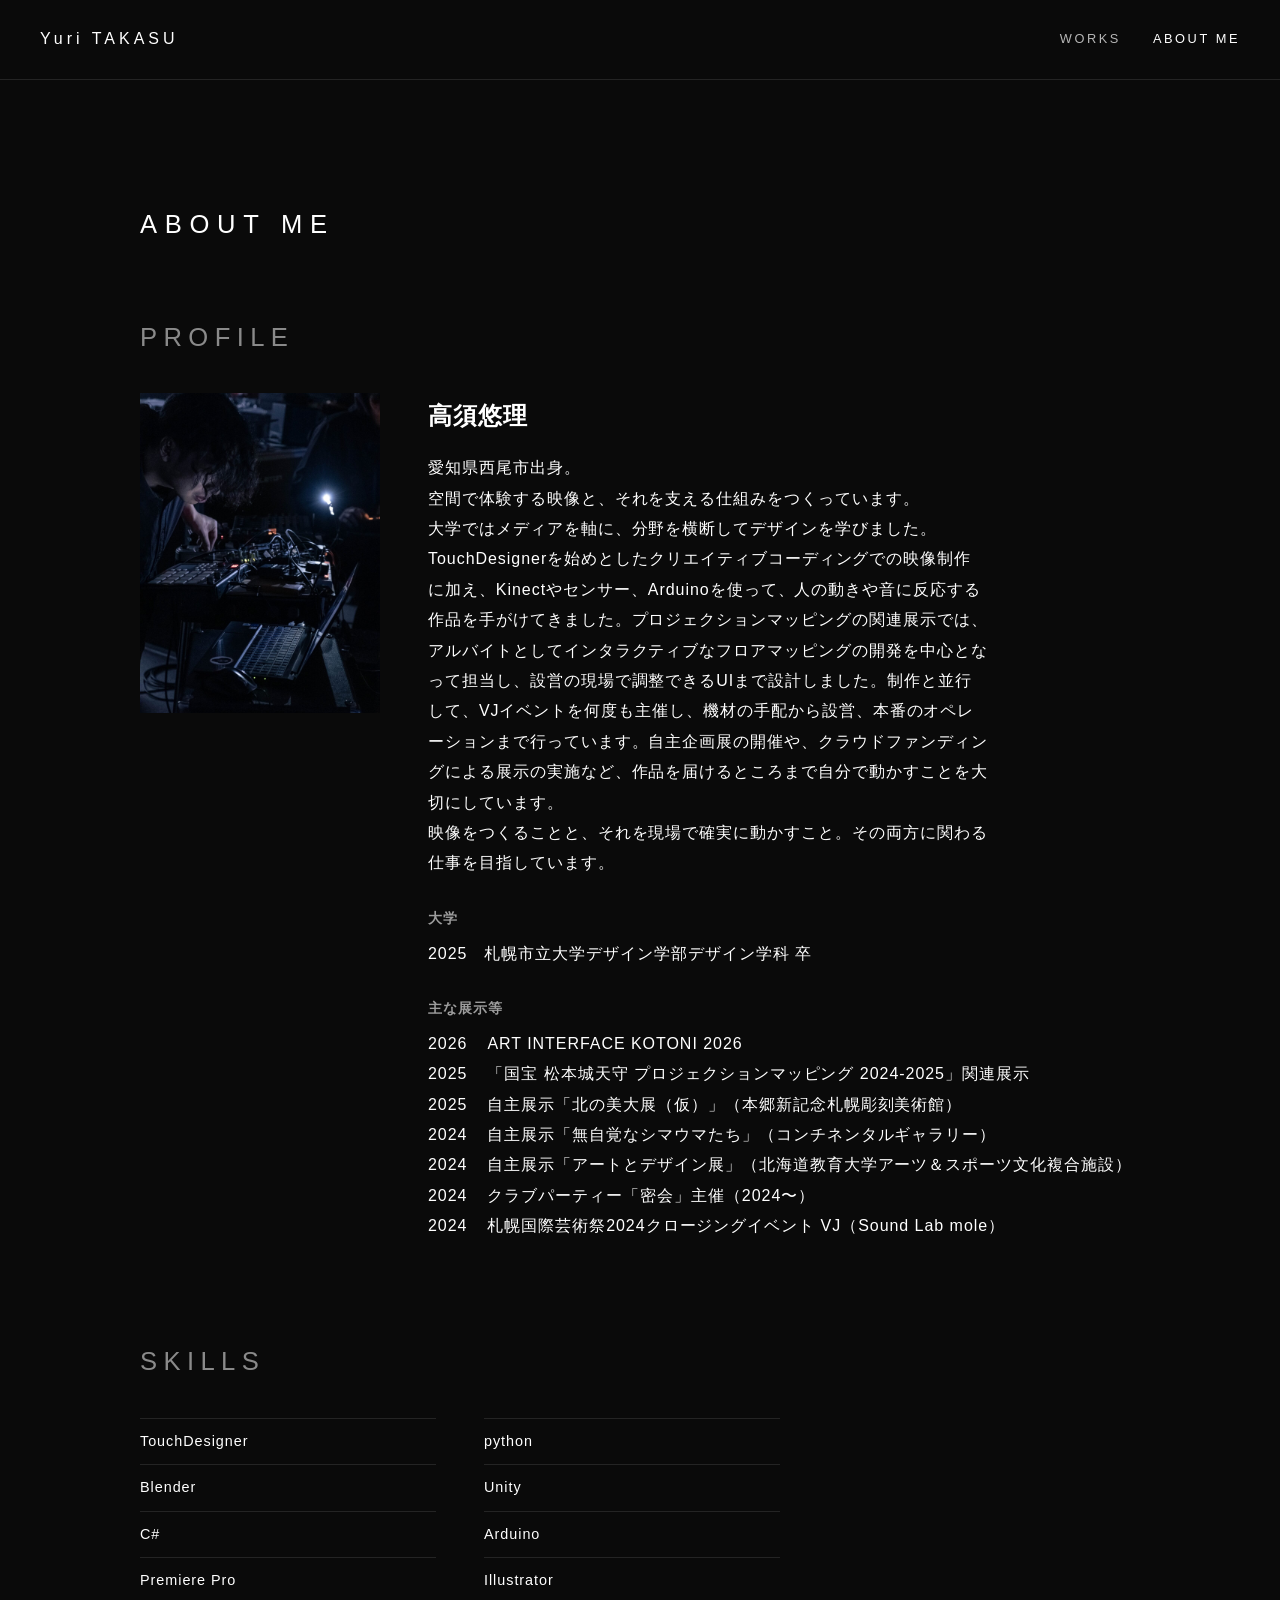
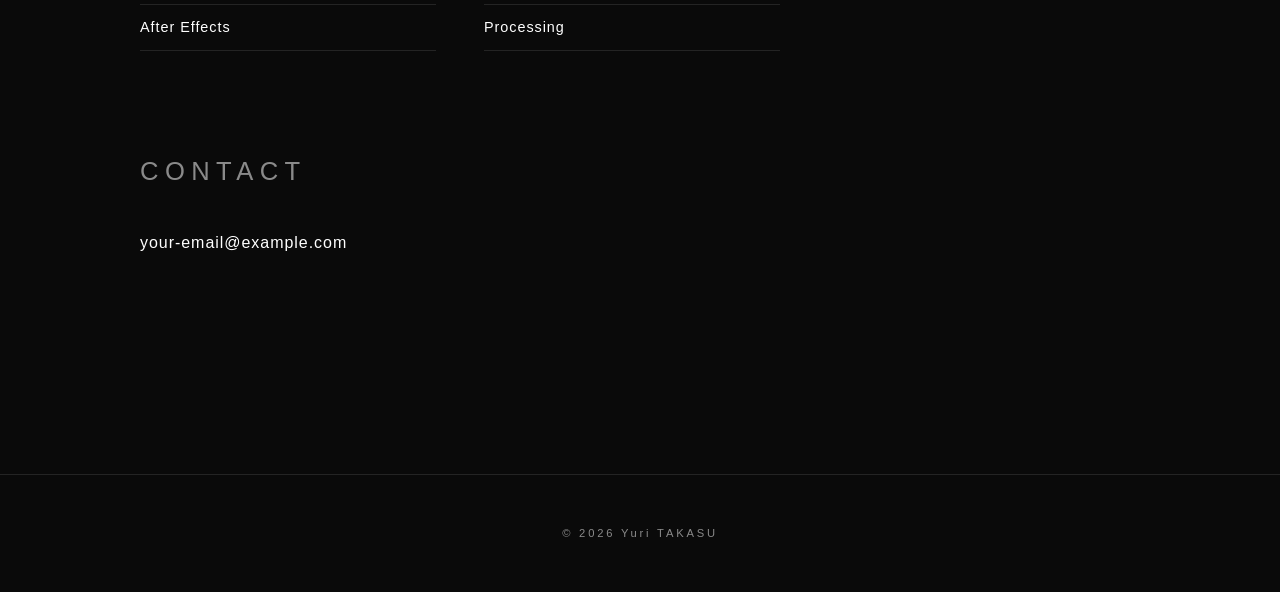
==== commit 6d1ff314: "Add profile and exhibition history, share intro via site.js, update works 01/02/04 Co-Authored-By: C" ====
--- a/about.html
+++ b/about.html
@@ -33,13 +33,25 @@
       <div class="profile">
         <img src="images/profile.jpg" alt="プロフィール画像" class="profile-img">
         <div class="profile-text">
-          <p>
-            YOUR NAME。VJ・プロジェクションマッピングを軸に、
-            光と映像による空間表現を制作しています。
-          </p>
-          <p style="margin-top: 1.5em;">
-            ここに経歴や制作へのスタンス、活動場所などを書いてください。
-          </p>
+          <!-- 名前とプロフィール文：site.js の nameJa / profile で編集（トップと共通） -->
+          <p><strong class="profile-name" data-site="nameJa"></strong></p>
+          <p data-site="profile"></p>
+
+          <!-- 大学（〇〇 を書き換え） -->
+          <h3 class="profile-heading">大学</h3>
+          <p>2025　札幌市立大学デザイン学部デザイン学科 卒</p>
+
+          <!-- 主な展示等：増やすときは <li> ～ </li> を1行コピー -->
+          <h3 class="profile-heading">主な展示等</h3>
+          <ul class="profile-history">
+            <li><span>2026</span>ART INTERFACE KOTONI 2026</li>
+            <li><span>2025</span>「国宝 松本城天守 プロジェクションマッピング 2024-2025」関連展示</li>
+            <li><span>2025</span>自主展示「北の美大展（仮）」（本郷新記念札幌彫刻美術館）</li>
+            <li><span>2024</span>自主展示「無自覚なシマウマたち」（コンチネンタルギャラリー）</li>
+            <li><span>2024</span>自主展示「アートとデザイン展」（北海道教育大学アーツ＆スポーツ文化複合施設）</li>
+            <li><span>2024</span>クラブパーティー「密会」主催（2024〜）</li>
+            <li><span>2024</span>札幌国際芸術祭2024クロージングイベント VJ（Sound Lab mole）</li>
+          </ul>
         </div>
       </div>
     </div>
--- a/style.css
+++ b/style.css
@@ -190,6 +190,9 @@
 .work-thumb > img { width: 100%; height: 100%; object-fit: cover; }   /* 枠いっぱいに切り抜き（位置は imagePos で変えられる） */
 .work-thumb > * { transition: transform 0.8s ease; }
 .work-card:hover .work-thumb > * { transform: scale(1.04); }
+/* 作品ごとの拡大（imageZoom → --z）。ホバー時はそこからさらに少し拡大 */
+.work-thumb > img { transform: scale(var(--z, 1)); }
+.work-card:hover .work-thumb > img { transform: scale(calc(var(--z, 1) * 1.04)); }
 
 .work-title { margin-top: 16px; font-size: 0.95rem; letter-spacing: 0.15em; }
 .work-meta  { font-size: 0.75rem; color: var(--muted); letter-spacing: 0.15em; }
@@ -469,6 +472,21 @@
 .g-side { grid-column: 2; aspect-ratio: 3 / 2; }        /* 右：小さく2枚 */
 .g-wide { grid-column: 1 / -1; aspect-ratio: 21 / 9; }  /* 下：横長 */
 
+/* 完成カットの下に足すグリッド（galleryGrid）：同じ大きさの正方形で並べる。PCは4列、スマホは2列 */
+.gallery-grid { display: grid; grid-template-columns: repeat(4, 1fr); gap: 16px; margin-top: 16px; }
+.gallery-grid .gallery-item { aspect-ratio: 1 / 1; overflow: hidden; }
+.gallery-grid .gallery-item > * { display: block; width: 100%; height: 100%; object-fit: cover; }
+@media (max-width: 640px) { .gallery-grid { grid-template-columns: repeat(2, 1fr); gap: 8px; } }
+/* 動画＋写真の組（mediaPairs）：上に動画（幅いっぱい）、下に写真を2枚ずつ横並び */
+.media-pairs { display: grid; gap: 64px; }   /* 組と組の間隔（上から順に並ぶ） */
+.media-pair { display: grid; gap: 16px; min-width: 0; }
+.media-pair-title { font-size: 1.2rem; font-weight: 400; letter-spacing: 0.15em; }
+.media-pair-text { font-size: 0.85rem; line-height: 2; color: var(--muted); }
+.media-pair video { display: block; width: 100%; aspect-ratio: 16 / 9; object-fit: contain; background: #111; }
+.media-pair-photos { display: grid; grid-template-columns: 1fr 1fr; gap: 16px; align-items: start; }
+.media-pair-photos:empty { display: none; }
+.media-pair-photos img { display: block; width: 100%; height: auto; }
+@media (max-width: 640px) { .media-pair, .media-pair-photos { gap: 8px; } }
 /* 完成カット "stack"：全部を1列に縦並び（masonry の列数を1にしたもの） */
 .gallery.masonry.stack { column-count: 1; }
 /* 完成カット "row"：全部を1列に横並び（同じ幅で、高さは各写真の比率のまま） */
@@ -643,6 +661,13 @@
 .profile-reverse { justify-content: space-between; }  /* トップ用：文章が左、画像が右 */
 .profile-text { flex: 1; }
 .profile-text p { max-width: 560px; }
+/* About me の名前（大きさは font-size で調整） */
+.profile-name { display: block; font-size: 1.5rem; font-weight: 700; margin-bottom: 0.6em; }
+/* 大学・主な展示等 */
+.profile-heading { font-size: 0.85rem; font-weight: 700; margin: 2em 0 0.5em; opacity: 0.6; }
+.profile-history { list-style: none; padding: 0; }
+.profile-history li { display: flex; gap: 20px; }
+.profile-history span { flex: none; }   /* 年の部分 */
 /* トップ用：文章を写真側へ広げる（もっと伸ばすなら数字を増やす） */
 .profile-reverse .profile-text p { max-width: 760px; }
 
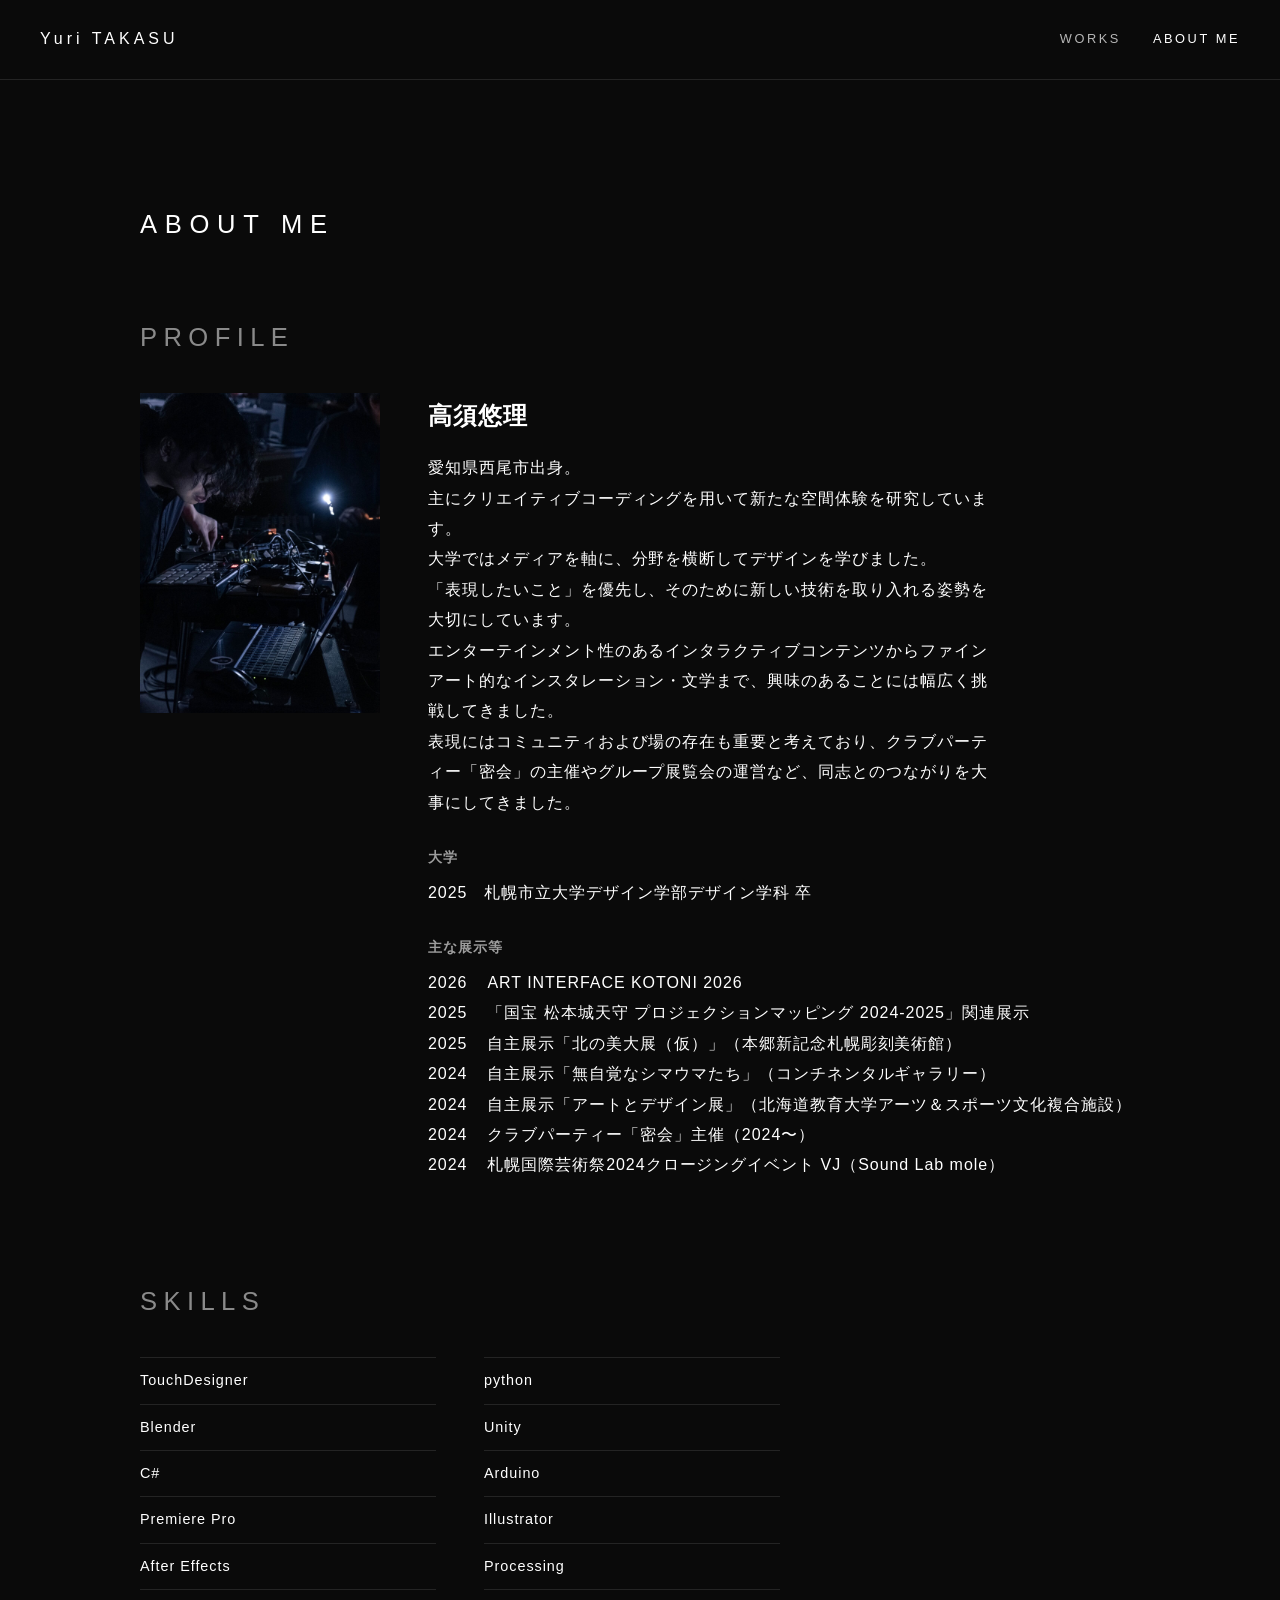
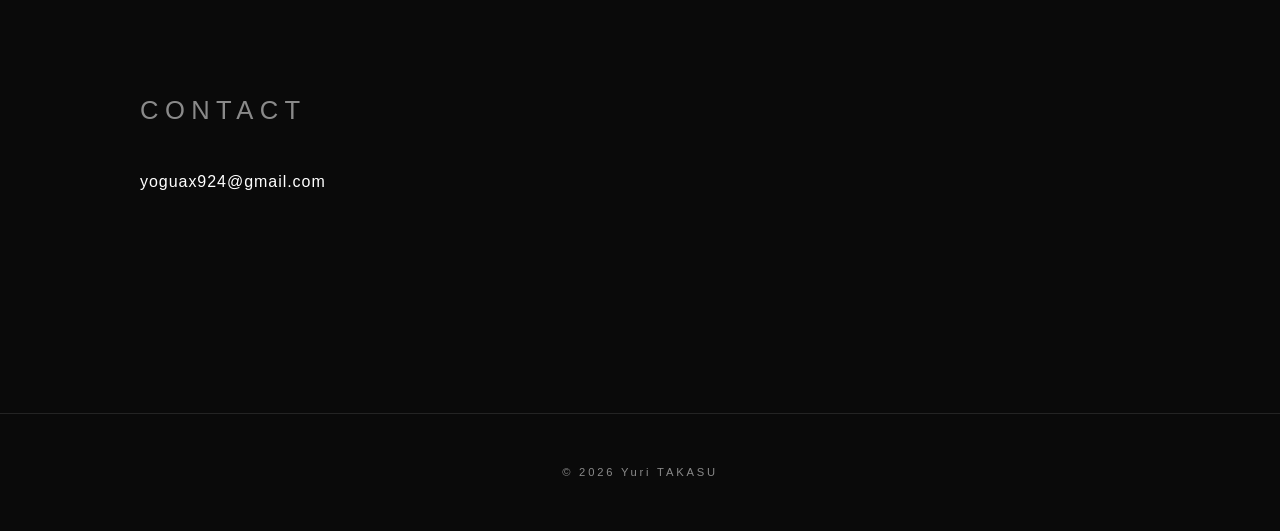
==== commit 4acb106d: "Add contact address, shorter intro on top page, update profile text, still image for work-01 process" ====
--- a/about.html
+++ b/about.html
@@ -68,7 +68,7 @@
     <div class="about-block">
       <h2 class="section-title">Contact</h2>
       <!-- ▼ メールアドレスやSNSのリンクに書き換え -->
-      <p>your-email@example.com</p>
+      <p><a href="mailto:yoguax924@gmail.com">yoguax924@gmail.com</a></p>
     </div>
   </main>
 
